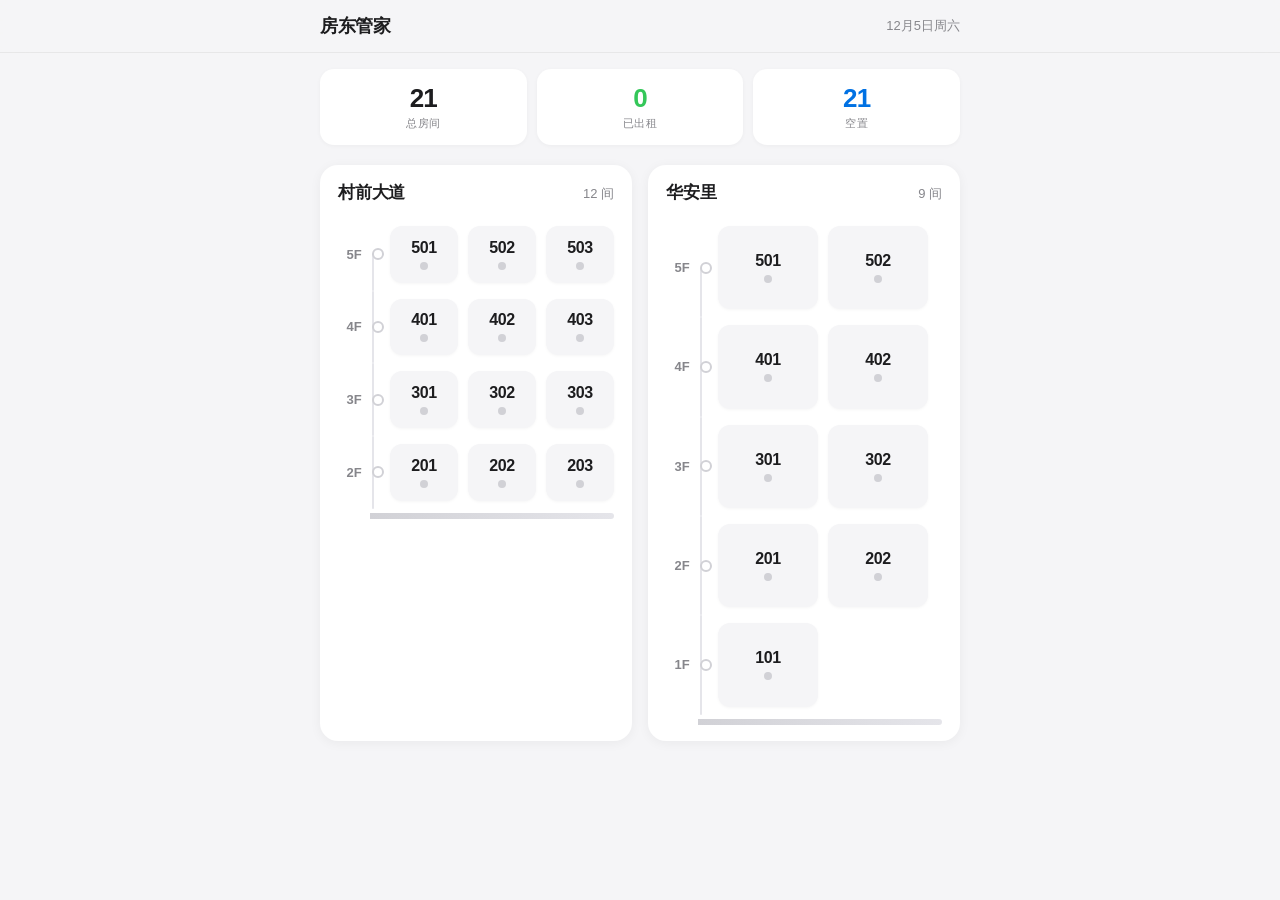
==== index.html @ 113d2868 "feat: 房东管家 PWA 初始版本" ====
<!DOCTYPE html>
<html lang="zh-CN">
<head>
  <meta charset="UTF-8" />
  <meta name="viewport" content="width=device-width, initial-scale=1.0, maximum-scale=1.0, user-scalable=no, viewport-fit=cover" />
  <meta name="apple-mobile-web-app-capable" content="yes" />
  <meta name="apple-mobile-web-app-status-bar-style" content="default" />
  <meta name="theme-color" content="#f5f5f7" />
  <link rel="manifest" href="manifest.json" />
  <title>房东管家</title>
  <link rel="stylesheet" href="style.css" />
</head>
<body>

  <!-- 顶部导航 -->
  <nav class="top-bar">
    <div class="top-bar-inner">
      <span class="logo">房东管家</span>
      <span class="date" id="todayDate"></span>
    </div>
  </nav>

  <!-- 统计概览 -->
  <section class="stats-bar">
    <div class="stat-card">
      <span class="stat-num" id="totalRooms">0</span>
      <span class="stat-label">总房间</span>
    </div>
    <div class="stat-card">
      <span class="stat-num" id="rentedRooms">0</span>
      <span class="stat-label">已出租</span>
    </div>
    <div class="stat-card">
      <span class="stat-num" id="vacantRooms">0</span>
      <span class="stat-label">空置</span>
    </div>
  </section>

  <!-- 楼宇列表 -->
  <main class="buildings">

    <!-- 村前大道 -->
    <section class="building-card">
      <div class="building-header">
        <h2 class="building-name">村前大道</h2>
        <span class="building-count">12 间</span>
      </div>
      <div class="building-body">
        <!-- 5F — 最高层在最上面 -->
        <div class="floor-row">
          <div class="floor-tag">5F</div>
          <div class="floor-rooms">
            <div class="room" data-room="501" data-building="村前大道">
              <span class="room-num">501</span>
              <span class="room-dot"></span>
            </div>
            <div class="room" data-room="502" data-building="村前大道">
              <span class="room-num">502</span>
              <span class="room-dot"></span>
            </div>
            <div class="room" data-room="503" data-building="村前大道">
              <span class="room-num">503</span>
              <span class="room-dot"></span>
            </div>
          </div>
        </div>
        <!-- 4F -->
        <div class="floor-row">
          <div class="floor-tag">4F</div>
          <div class="floor-rooms">
            <div class="room" data-room="401" data-building="村前大道">
              <span class="room-num">401</span>
              <span class="room-dot"></span>
            </div>
            <div class="room" data-room="402" data-building="村前大道">
              <span class="room-num">402</span>
              <span class="room-dot"></span>
            </div>
            <div class="room" data-room="403" data-building="村前大道">
              <span class="room-num">403</span>
              <span class="room-dot"></span>
            </div>
          </div>
        </div>
        <!-- 3F -->
        <div class="floor-row">
          <div class="floor-tag">3F</div>
          <div class="floor-rooms">
            <div class="room" data-room="301" data-building="村前大道">
              <span class="room-num">301</span>
              <span class="room-dot"></span>
            </div>
            <div class="room" data-room="302" data-building="村前大道">
              <span class="room-num">302</span>
              <span class="room-dot"></span>
            </div>
            <div class="room" data-room="303" data-building="村前大道">
              <span class="room-num">303</span>
              <span class="room-dot"></span>
            </div>
          </div>
        </div>
        <!-- 2F — 最底层在最下面 -->
        <div class="floor-row">
          <div class="floor-tag">2F</div>
          <div class="floor-rooms">
            <div class="room" data-room="201" data-building="村前大道">
              <span class="room-num">201</span>
              <span class="room-dot"></span>
            </div>
            <div class="room" data-room="202" data-building="村前大道">
              <span class="room-num">202</span>
              <span class="room-dot"></span>
            </div>
            <div class="room" data-room="203" data-building="村前大道">
              <span class="room-num">203</span>
              <span class="room-dot"></span>
            </div>
          </div>
        </div>
        <!-- 底座 -->
        <div class="building-base"></div>
      </div>
    </section>

    <!-- 华安里 -->
    <section class="building-card">
      <div class="building-header">
        <h2 class="building-name">华安里</h2>
        <span class="building-count">9 间</span>
      </div>
      <div class="building-body">
        <!-- 5F -->
        <div class="floor-row">
          <div class="floor-tag">5F</div>
          <div class="floor-rooms">
            <div class="room" data-room="501" data-building="华安里">
              <span class="room-num">501</span>
              <span class="room-dot"></span>
            </div>
            <div class="room" data-room="502" data-building="华安里">
              <span class="room-num">502</span>
              <span class="room-dot"></span>
            </div>
          </div>
        </div>
        <!-- 4F -->
        <div class="floor-row">
          <div class="floor-tag">4F</div>
          <div class="floor-rooms">
            <div class="room" data-room="401" data-building="华安里">
              <span class="room-num">401</span>
              <span class="room-dot"></span>
            </div>
            <div class="room" data-room="402" data-building="华安里">
              <span class="room-num">402</span>
              <span class="room-dot"></span>
            </div>
          </div>
        </div>
        <!-- 3F -->
        <div class="floor-row">
          <div class="floor-tag">3F</div>
          <div class="floor-rooms">
            <div class="room" data-room="301" data-building="华安里">
              <span class="room-num">301</span>
              <span class="room-dot"></span>
            </div>
            <div class="room" data-room="302" data-building="华安里">
              <span class="room-num">302</span>
              <span class="room-dot"></span>
            </div>
          </div>
        </div>
        <!-- 2F -->
        <div class="floor-row">
          <div class="floor-tag">2F</div>
          <div class="floor-rooms">
            <div class="room" data-room="201" data-building="华安里">
              <span class="room-num">201</span>
              <span class="room-dot"></span>
            </div>
            <div class="room" data-room="202" data-building="华安里">
              <span class="room-num">202</span>
              <span class="room-dot"></span>
            </div>
          </div>
        </div>
        <!-- 1F — 最底层在最下面 -->
        <div class="floor-row">
          <div class="floor-tag">1F</div>
          <div class="floor-rooms">
            <div class="room" data-room="101" data-building="华安里">
              <span class="room-num">101</span>
              <span class="room-dot"></span>
            </div>
          </div>
        </div>
        <!-- 底座 -->
        <div class="building-base"></div>
      </div>
    </section>

  </main>

  <!-- 房间详情弹窗 — 底部抽屉式 -->
  <div class="modal-overlay" id="modalOverlay">
    <div class="modal-sheet">
      <div class="sheet-handle"></div>
      <div class="sheet-header">
        <div>
          <h3 id="modalRoomId" class="sheet-title">201</h3>
          <span class="sheet-building" id="modalBuilding">村前大道</span>
        </div>
        <span class="modal-status-badge vacant" id="modalStatus">空置</span>
      </div>
      <div class="sheet-body">
        <div class="field">
          <label>租户姓名</label>
          <input type="text" id="tenantName" placeholder="输入租户姓名" autocomplete="off" />
        </div>
        <div class="field">
          <label>联系电话</label>
          <input type="tel" id="tenantPhone" placeholder="输入联系电话" autocomplete="off" />
        </div>
        <div class="field-row">
          <div class="field">
            <label>月租 (元)</label>
            <input type="number" id="rentAmount" placeholder="金额" inputmode="decimal" />
          </div>
          <div class="field">
            <label>起租日期</label>
            <input type="date" id="rentStart" />
          </div>
        </div>
        <div class="field">
          <label>备注</label>
          <textarea id="rentNote" rows="2" placeholder="备注信息…"></textarea>
        </div>
      </div>
      <div class="sheet-footer">
        <button class="btn btn-delete" id="btnDelete">清空</button>
        <button class="btn btn-save" id="btnSave">保存</button>
      </div>
    </div>
  </div>

  <script src="app.js"></script>
</body>
</html>
---- style.css ----
/* ============================================
   房东管家 — Mobile-first Apple Minimalist
   ============================================ */

:root {
  --bg: #f5f5f7;
  --card: #ffffff;
  --text: #1d1d1f;
  --text2: #86868b;
  --accent: #0071e3;
  --accent-h: #0077ed;
  --green: #34c759;
  --green-bg: #e8f9ed;
  --red: #ff3b30;
  --red-bg: #fff0ee;
  --border: rgba(0,0,0,0.06);
  --safe-bottom: env(safe-area-inset-bottom, 0px);
}

* { margin: 0; padding: 0; box-sizing: border-box; }

body {
  font-family: -apple-system, BlinkMacSystemFont, "SF Pro Display", "SF Pro Text",
    "Helvetica Neue", "PingFang SC", sans-serif;
  background: var(--bg);
  color: var(--text);
  -webkit-font-smoothing: antialiased;
  min-height: 100vh;
  padding-bottom: calc(var(--safe-bottom) + 20px);
}

/* ---- 顶栏 ---- */
.top-bar {
  position: sticky; top: 0; z-index: 100;
  background: rgba(245,245,247,0.8);
  backdrop-filter: saturate(180%) blur(20px);
  -webkit-backdrop-filter: saturate(180%) blur(20px);
  border-bottom: 0.5px solid var(--border);
}
.top-bar-inner {
  max-width: 680px;
  margin: 0 auto;
  padding: 14px 20px;
  display: flex; justify-content: space-between; align-items: center;
}
.logo { font-size: 18px; font-weight: 700; letter-spacing: -0.02em; }
.date  { font-size: 13px; color: var(--text2); font-weight: 500; }

/* ---- 统计 ---- */
.stats-bar {
  max-width: 680px; margin: 16px auto 0; padding: 0 20px;
  display: flex; gap: 10px;
}
.stat-card {
  flex: 1; text-align: center;
  background: var(--card); border-radius: 14px;
  padding: 14px 0;
  box-shadow: 0 1px 4px rgba(0,0,0,0.04);
}
.stat-num {
  display: block; font-size: 26px; font-weight: 700;
  letter-spacing: -0.03em;
}
.stat-card:nth-child(2) .stat-num { color: var(--green); }
.stat-card:nth-child(3) .stat-num { color: var(--accent); }
.stat-label {
  display: block; margin-top: 2px;
  font-size: 11px; color: var(--text2); font-weight: 500;
  text-transform: uppercase; letter-spacing: 0.06em;
}

/* ---- 楼宇卡片 ---- */
.buildings {
  max-width: 680px; margin: 20px auto 0; padding: 0 20px;
  display: flex; flex-direction: column; gap: 20px;
}

.building-card {
  background: var(--card);
  border-radius: 18px;
  overflow: hidden;
  box-shadow: 0 2px 12px rgba(0,0,0,0.05);
}

.building-header {
  padding: 16px 18px 0;
  display: flex; justify-content: space-between; align-items: baseline;
}
.building-name { font-size: 17px; font-weight: 700; letter-spacing: -0.01em; }
.building-count {
  font-size: 13px; color: var(--text2); font-weight: 500;
}

.building-body {
  padding: 14px 18px 16px;
  position: relative;
}

/* ---- 楼层行 ---- */
.floor-row {
  display: flex; align-items: center; gap: 12px;
  padding: 8px 0;
  position: relative;
}

/* 左侧楼层标签 + 竖线 */
.floor-tag {
  width: 32px; flex-shrink: 0;
  font-size: 13px; font-weight: 600; color: var(--text2);
  text-align: center;
  position: relative;
}

/* 竖线穿过楼层 */
.floor-row::before {
  content: '';
  position: absolute;
  left: calc(18px + 16px); /* padding + half tag */
  top: 0; bottom: 0; width: 2px;
  background: #e5e5ea;
  border-radius: 1px;
}
.floor-row:first-child::before { top: 50%; }
.floor-row:last-of-type::before { bottom: 50%; }

/* 竖线上的节点圆点 */
.floor-tag::after {
  content: '';
  position: absolute;
  right: -14px; top: 50%; transform: translateY(-50%);
  width: 8px; height: 8px;
  background: var(--card);
  border: 2px solid #d1d1d6;
  border-radius: 50%;
  z-index: 1;
}

/* ---- 房间 ---- */
.floor-rooms {
  display: flex; gap: 10px; flex: 1;
  padding-left: 8px;
}

.room {
  flex: 1; min-width: 0;
  aspect-ratio: 1.35;
  max-width: 100px;
  background: var(--bg);
  border-radius: 12px;
  cursor: pointer;
  display: flex; flex-direction: column;
  align-items: center; justify-content: center; gap: 5px;
  transition: transform 0.2s cubic-bezier(.25,.46,.45,.94),
              box-shadow 0.2s ease,
              background 0.25s ease;
  box-shadow: 0 1px 3px rgba(0,0,0,0.04);
  -webkit-tap-highlight-color: transparent;
  user-select: none;
  position: relative;
  border: 1.5px solid transparent;
}
.room:active {
  transform: scale(0.95);
  transition-duration: 0.1s;
}

/* 房号 */
.room-num {
  font-size: 16px; font-weight: 700; letter-spacing: -0.02em;
  color: var(--text);
}

/* 状态小圆点 */
.room-dot {
  display: block; width: 8px; height: 8px;
  border-radius: 50%;
  background: #d1d1d6;
  transition: background 0.3s ease, box-shadow 0.3s ease;
}

/* 已出租状态 */
.room.rented {
  background: var(--green-bg);
  border-color: rgba(52,199,89,0.25);
}
.room.rented .room-dot {
  background: var(--green);
  box-shadow: 0 0 0 3px rgba(52,199,89,0.15);
}

/* 底座 */
.building-base {
  margin: 4px 0 0 32px;
  height: 6px;
  background: linear-gradient(90deg, #d1d1d6, #e5e5ea);
  border-radius: 0 3px 3px 0;
}

/* ============================================
   底部抽屉弹窗 — iOS Sheet 风格
   ============================================ */
.modal-overlay {
  position: fixed; inset: 0; z-index: 1000;
  background: rgba(0,0,0,0.25);
  backdrop-filter: blur(6px);
  -webkit-backdrop-filter: blur(6px);
  display: flex; align-items: flex-end; justify-content: center;
  opacity: 0; visibility: hidden;
  transition: opacity 0.25s ease, visibility 0.25s ease;
}
.modal-overlay.active { opacity: 1; visibility: visible; }

.modal-sheet {
  width: 100%; max-width: 500px;
  background: var(--card);
  border-radius: 20px 20px 0 0;
  transform: translateY(100%);
  transition: transform 0.35s cubic-bezier(.32,.72,.24,1);
  padding-bottom: var(--safe-bottom);
  max-height: 88vh;
  display: flex; flex-direction: column;
}
.modal-overlay.active .modal-sheet {
  transform: translateY(0);
}

/* 把手 */
.sheet-handle {
  width: 36px; height: 5px;
  background: #c7c7cc; border-radius: 3px;
  margin: 8px auto 4px;
  flex-shrink: 0;
}

.sheet-header {
  padding: 12px 20px 14px;
  display: flex; justify-content: space-between; align-items: center;
  border-bottom: 0.5px solid var(--border);
  flex-shrink: 0;
}
.sheet-title {
  font-size: 24px; font-weight: 700; letter-spacing: -0.03em;
}
.sheet-building {
  font-size: 13px; color: var(--text2); font-weight: 500;
  display: block; margin-top: 1px;
}
.modal-status-badge {
  font-size: 13px; font-weight: 600;
  padding: 5px 14px; border-radius: 20px;
  letter-spacing: 0.02em;
}
.modal-status-badge.vacant { background: #e5e5ea; color: #86868b; }
.modal-status-badge.rented { background: var(--green-bg); color: #248a3d; }

.sheet-body {
  padding: 16px 20px;
  overflow-y: auto; flex: 1;
  -webkit-overflow-scrolling: touch;
}

.field { margin-bottom: 14px; }
.field label {
  display: block; font-size: 13px; font-weight: 600;
  color: var(--text2); margin-bottom: 5px;
}
.field input,
.field textarea {
  width: 100%; padding: 10px 14px;
  border: 1px solid #d2d2d7; border-radius: 12px;
  font-size: 16px; font-family: inherit;
  background: var(--bg); color: var(--text);
  outline: none;
  transition: border-color 0.2s, box-shadow 0.2s;
}
.field input:focus,
.field textarea:focus {
  border-color: var(--accent);
  box-shadow: 0 0 0 3px rgba(0,113,227,0.1);
}
.field textarea { resize: none; }

.field-row {
  display: flex; gap: 12px;
}
.field-row .field { flex: 1; }

.sheet-footer {
  padding: 12px 20px 18px;
  display: flex; gap: 10px;
  border-top: 0.5px solid var(--border);
  flex-shrink: 0;
}
.btn {
  flex: 1; padding: 14px 0; border: none; border-radius: 14px;
  font-size: 16px; font-weight: 600; cursor: pointer;
  font-family: inherit; transition: opacity 0.15s;
}
.btn:active { opacity: 0.7; }
.btn-save  { background: var(--accent); color: #fff; }
.btn-delete { background: var(--bg); color: var(--red); }

/* ---- 入场动画 ---- */
@keyframes slideUp {
  from { opacity: 0; transform: translateY(12px); }
  to   { opacity: 1; transform: translateY(0); }
}
.building-card { animation: slideUp 0.45s cubic-bezier(.25,.46,.45,.94) both; }
.building-card:nth-child(2) { animation-delay: 0.1s; }

/* ---- 宽屏适配 ---- */
@media (min-width: 640px) {
  .buildings {
    flex-direction: row;
    gap: 16px;
  }
  .building-card { flex: 1; }
  .room {
    aspect-ratio: 1.2;
  }
}

/* ---- 小屏微调 ---- */
@media (max-width: 360px) {
  .room-num { font-size: 14px; }
  .floor-rooms { gap: 8px; }
  .floor-row { gap: 10px; }
}
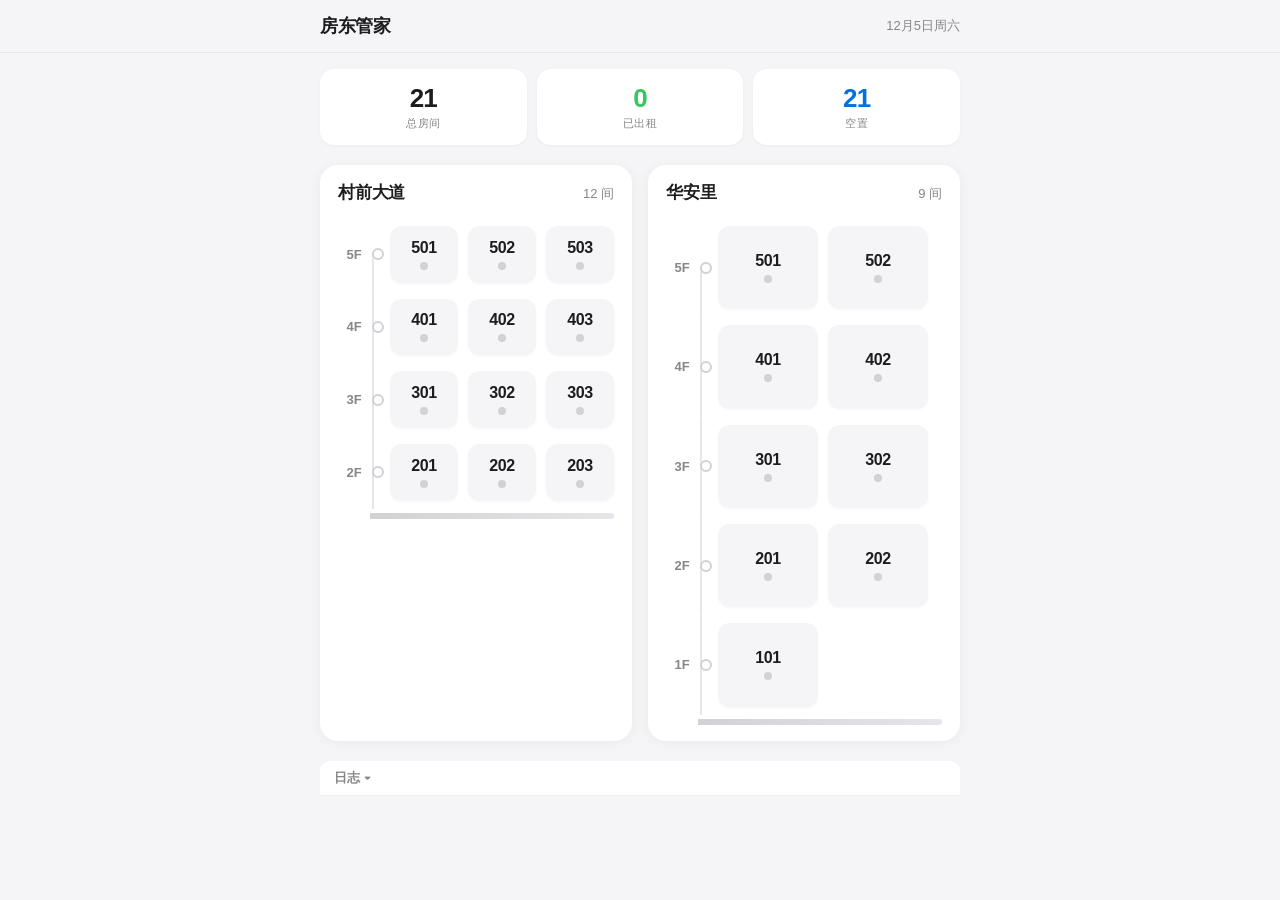
==== commit fe6370d7: "fix: 返回按钮提前绑定 + 全局try-catch + 调试日志面板" ====
--- a/index.html
+++ b/index.html
@@ -203,48 +203,13 @@
 
   </main>
 
-  <!-- 房间详情弹窗 — 底部抽屉式 -->
-  <div class="modal-overlay" id="modalOverlay">
-    <div class="modal-sheet">
-      <div class="sheet-handle"></div>
-      <div class="sheet-header">
-        <div>
-          <h3 id="modalRoomId" class="sheet-title">201</h3>
-          <span class="sheet-building" id="modalBuilding">村前大道</span>
-        </div>
-        <span class="modal-status-badge vacant" id="modalStatus">空置</span>
-      </div>
-      <div class="sheet-body">
-        <div class="field">
-          <label>租户姓名</label>
-          <input type="text" id="tenantName" placeholder="输入租户姓名" autocomplete="off" />
-        </div>
-        <div class="field">
-          <label>联系电话</label>
-          <input type="tel" id="tenantPhone" placeholder="输入联系电话" autocomplete="off" />
-        </div>
-        <div class="field-row">
-          <div class="field">
-            <label>月租 (元)</label>
-            <input type="number" id="rentAmount" placeholder="金额" inputmode="decimal" />
-          </div>
-          <div class="field">
-            <label>起租日期</label>
-            <input type="date" id="rentStart" />
-          </div>
-        </div>
-        <div class="field">
-          <label>备注</label>
-          <textarea id="rentNote" rows="2" placeholder="备注信息…"></textarea>
-        </div>
-      </div>
-      <div class="sheet-footer">
-        <button class="btn btn-delete" id="btnDelete">清空</button>
-        <button class="btn btn-save" id="btnSave">保存</button>
-      </div>
-    </div>
+  <!-- 调试日志 -->
+  <div class="debug-panel">
+    <div class="debug-header" id="debugToggle">日志 ▾</div>
+    <div class="debug-body" id="debugBody"></div>
   </div>
 
+  <script src="db.js"></script>
   <script src="app.js"></script>
 </body>
 </html>
--- a/style.css
+++ b/style.css
@@ -196,110 +196,6 @@
   border-radius: 0 3px 3px 0;
 }
 
-/* ============================================
-   底部抽屉弹窗 — iOS Sheet 风格
-   ============================================ */
-.modal-overlay {
-  position: fixed; inset: 0; z-index: 1000;
-  background: rgba(0,0,0,0.25);
-  backdrop-filter: blur(6px);
-  -webkit-backdrop-filter: blur(6px);
-  display: flex; align-items: flex-end; justify-content: center;
-  opacity: 0; visibility: hidden;
-  transition: opacity 0.25s ease, visibility 0.25s ease;
-}
-.modal-overlay.active { opacity: 1; visibility: visible; }
-
-.modal-sheet {
-  width: 100%; max-width: 500px;
-  background: var(--card);
-  border-radius: 20px 20px 0 0;
-  transform: translateY(100%);
-  transition: transform 0.35s cubic-bezier(.32,.72,.24,1);
-  padding-bottom: var(--safe-bottom);
-  max-height: 88vh;
-  display: flex; flex-direction: column;
-}
-.modal-overlay.active .modal-sheet {
-  transform: translateY(0);
-}
-
-/* 把手 */
-.sheet-handle {
-  width: 36px; height: 5px;
-  background: #c7c7cc; border-radius: 3px;
-  margin: 8px auto 4px;
-  flex-shrink: 0;
-}
-
-.sheet-header {
-  padding: 12px 20px 14px;
-  display: flex; justify-content: space-between; align-items: center;
-  border-bottom: 0.5px solid var(--border);
-  flex-shrink: 0;
-}
-.sheet-title {
-  font-size: 24px; font-weight: 700; letter-spacing: -0.03em;
-}
-.sheet-building {
-  font-size: 13px; color: var(--text2); font-weight: 500;
-  display: block; margin-top: 1px;
-}
-.modal-status-badge {
-  font-size: 13px; font-weight: 600;
-  padding: 5px 14px; border-radius: 20px;
-  letter-spacing: 0.02em;
-}
-.modal-status-badge.vacant { background: #e5e5ea; color: #86868b; }
-.modal-status-badge.rented { background: var(--green-bg); color: #248a3d; }
-
-.sheet-body {
-  padding: 16px 20px;
-  overflow-y: auto; flex: 1;
-  -webkit-overflow-scrolling: touch;
-}
-
-.field { margin-bottom: 14px; }
-.field label {
-  display: block; font-size: 13px; font-weight: 600;
-  color: var(--text2); margin-bottom: 5px;
-}
-.field input,
-.field textarea {
-  width: 100%; padding: 10px 14px;
-  border: 1px solid #d2d2d7; border-radius: 12px;
-  font-size: 16px; font-family: inherit;
-  background: var(--bg); color: var(--text);
-  outline: none;
-  transition: border-color 0.2s, box-shadow 0.2s;
-}
-.field input:focus,
-.field textarea:focus {
-  border-color: var(--accent);
-  box-shadow: 0 0 0 3px rgba(0,113,227,0.1);
-}
-.field textarea { resize: none; }
-
-.field-row {
-  display: flex; gap: 12px;
-}
-.field-row .field { flex: 1; }
-
-.sheet-footer {
-  padding: 12px 20px 18px;
-  display: flex; gap: 10px;
-  border-top: 0.5px solid var(--border);
-  flex-shrink: 0;
-}
-.btn {
-  flex: 1; padding: 14px 0; border: none; border-radius: 14px;
-  font-size: 16px; font-weight: 600; cursor: pointer;
-  font-family: inherit; transition: opacity 0.15s;
-}
-.btn:active { opacity: 0.7; }
-.btn-save  { background: var(--accent); color: #fff; }
-.btn-delete { background: var(--bg); color: var(--red); }
-
 /* ---- 入场动画 ---- */
 @keyframes slideUp {
   from { opacity: 0; transform: translateY(12px); }
@@ -326,3 +222,28 @@
   .floor-rooms { gap: 8px; }
   .floor-row { gap: 10px; }
 }
+
+/* ---- 调试日志 ---- */
+.debug-panel {
+  max-width: 680px; margin: 20px auto 0; padding: 0 20px;
+}
+.debug-header {
+  font-size: 13px; font-weight: 600; color: var(--text2);
+  padding: 8px 14px; background: var(--card);
+  border-radius: 10px 10px 0 0;
+  cursor: pointer; user-select: none;
+  border-bottom: 1px solid var(--border);
+}
+.debug-body {
+  background: #1d1d1f; color: #30d158;
+  font-family: "SF Mono", "Menlo", "Consolas", monospace;
+  font-size: 11px; line-height: 1.6;
+  padding: 10px 14px; border-radius: 0 0 10px 10px;
+  max-height: 200px; overflow-y: auto;
+  -webkit-overflow-scrolling: touch;
+  display: none;
+}
+.debug-panel.open .debug-body { display: block; }
+.debug-line { white-space: pre-wrap; word-break: break-all; }
+.debug-line.err { color: #ff453a; }
+.debug-line.warn { color: #ffd60a; }
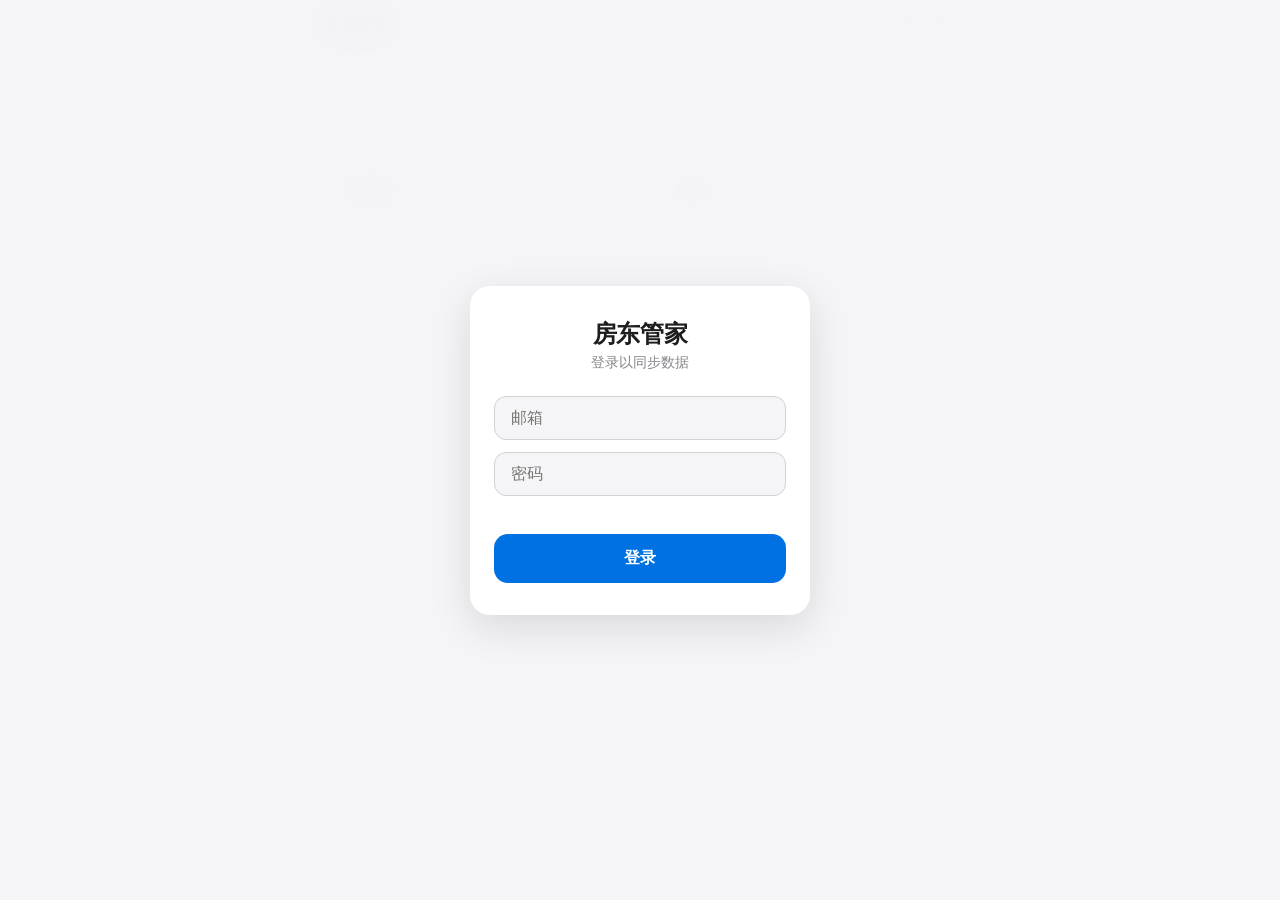
==== commit 8f13125f: "feat: Supabase 云端同步 — 登录、数据同步、本地迁移" ====
--- a/index.html
+++ b/index.html
@@ -16,6 +16,7 @@
   <nav class="top-bar">
     <div class="top-bar-inner">
       <span class="logo">房东管家</span>
+      <span class="sync-icon offline" id="syncIcon" title="离线">●</span>
       <span class="date" id="todayDate"></span>
     </div>
   </nav>
@@ -209,6 +210,20 @@
     <div class="debug-body" id="debugBody"></div>
   </div>
 
+  <!-- 登录遮罩 -->
+  <div class="login-overlay" id="loginOverlay">
+    <div class="login-card">
+      <div class="login-title">房东管家</div>
+      <div class="login-sub">登录以同步数据</div>
+      <input type="email" id="loginEmail" placeholder="邮箱" autocomplete="email" />
+      <input type="password" id="loginPass" placeholder="密码" autocomplete="current-password" />
+      <div class="login-err" id="loginErr"></div>
+      <button class="login-btn" id="loginBtn">登录</button>
+    </div>
+  </div>
+
+  <script src="supabase.min.js"></script>
+  <script src="auth.js"></script>
   <script src="db.js"></script>
   <script src="app.js"></script>
 </body>
--- a/style.css
+++ b/style.css
@@ -223,6 +223,72 @@
   .floor-row { gap: 10px; }
 }
 
+/* ---- 同步状态图标 ---- */
+.sync-icon {
+  font-size: 10px; line-height: 1;
+  transition: color 0.3s;
+}
+.sync-icon.offline  { color: #c7c7cc; }
+.sync-icon.syncing  { color: #ffd60a; animation: pulse 1s infinite; }
+.sync-icon.synced   { color: var(--green); }
+.sync-icon.error    { color: var(--red); }
+@keyframes pulse { 0%,100%{ opacity:1; } 50%{ opacity:0.3; } }
+
+/* ---- 登录遮罩 ---- */
+.login-overlay {
+  position: fixed; inset: 0; z-index: 3000;
+  background: rgba(245,245,247,0.96);
+  backdrop-filter: blur(20px);
+  -webkit-backdrop-filter: blur(20px);
+  display: flex; align-items: center; justify-content: center;
+  padding: 20px;
+  opacity: 0; visibility: hidden;
+  transition: opacity 0.3s, visibility 0.3s;
+}
+.login-overlay.active { opacity: 1; visibility: visible; }
+
+.login-card {
+  width: 100%; max-width: 340px;
+  background: var(--card);
+  border-radius: 20px;
+  padding: 32px 24px;
+  box-shadow: var(--shadow-lg, 0 12px 40px rgba(0,0,0,0.12));
+}
+.login-title {
+  font-size: 24px; font-weight: 700; text-align: center;
+  letter-spacing: -0.02em; margin-bottom: 4px;
+}
+.login-sub {
+  font-size: 14px; color: var(--text2); text-align: center;
+  margin-bottom: 24px;
+}
+.login-card input {
+  width: 100%; padding: 12px 16px;
+  border: 1px solid #d2d2d7; border-radius: 12px;
+  font-size: 16px; font-family: inherit;
+  background: var(--bg); color: var(--text);
+  outline: none; margin-bottom: 12px;
+  transition: border-color 0.2s, box-shadow 0.2s;
+}
+.login-card input:focus {
+  border-color: var(--accent);
+  box-shadow: 0 0 0 3px rgba(0,113,227,0.1);
+}
+.login-err {
+  font-size: 13px; color: var(--red);
+  min-height: 18px; margin-bottom: 8px;
+}
+.login-btn {
+  width: 100%; padding: 14px 0;
+  background: var(--accent); color: #fff;
+  border: none; border-radius: 14px;
+  font-size: 16px; font-weight: 600;
+  cursor: pointer; font-family: inherit;
+  transition: opacity 0.15s;
+}
+.login-btn:active { opacity: 0.7; }
+.login-btn:disabled { opacity: 0.5; }
+
 /* ---- 调试日志 ---- */
 .debug-panel {
   max-width: 680px; margin: 20px auto 0; padding: 0 20px;
